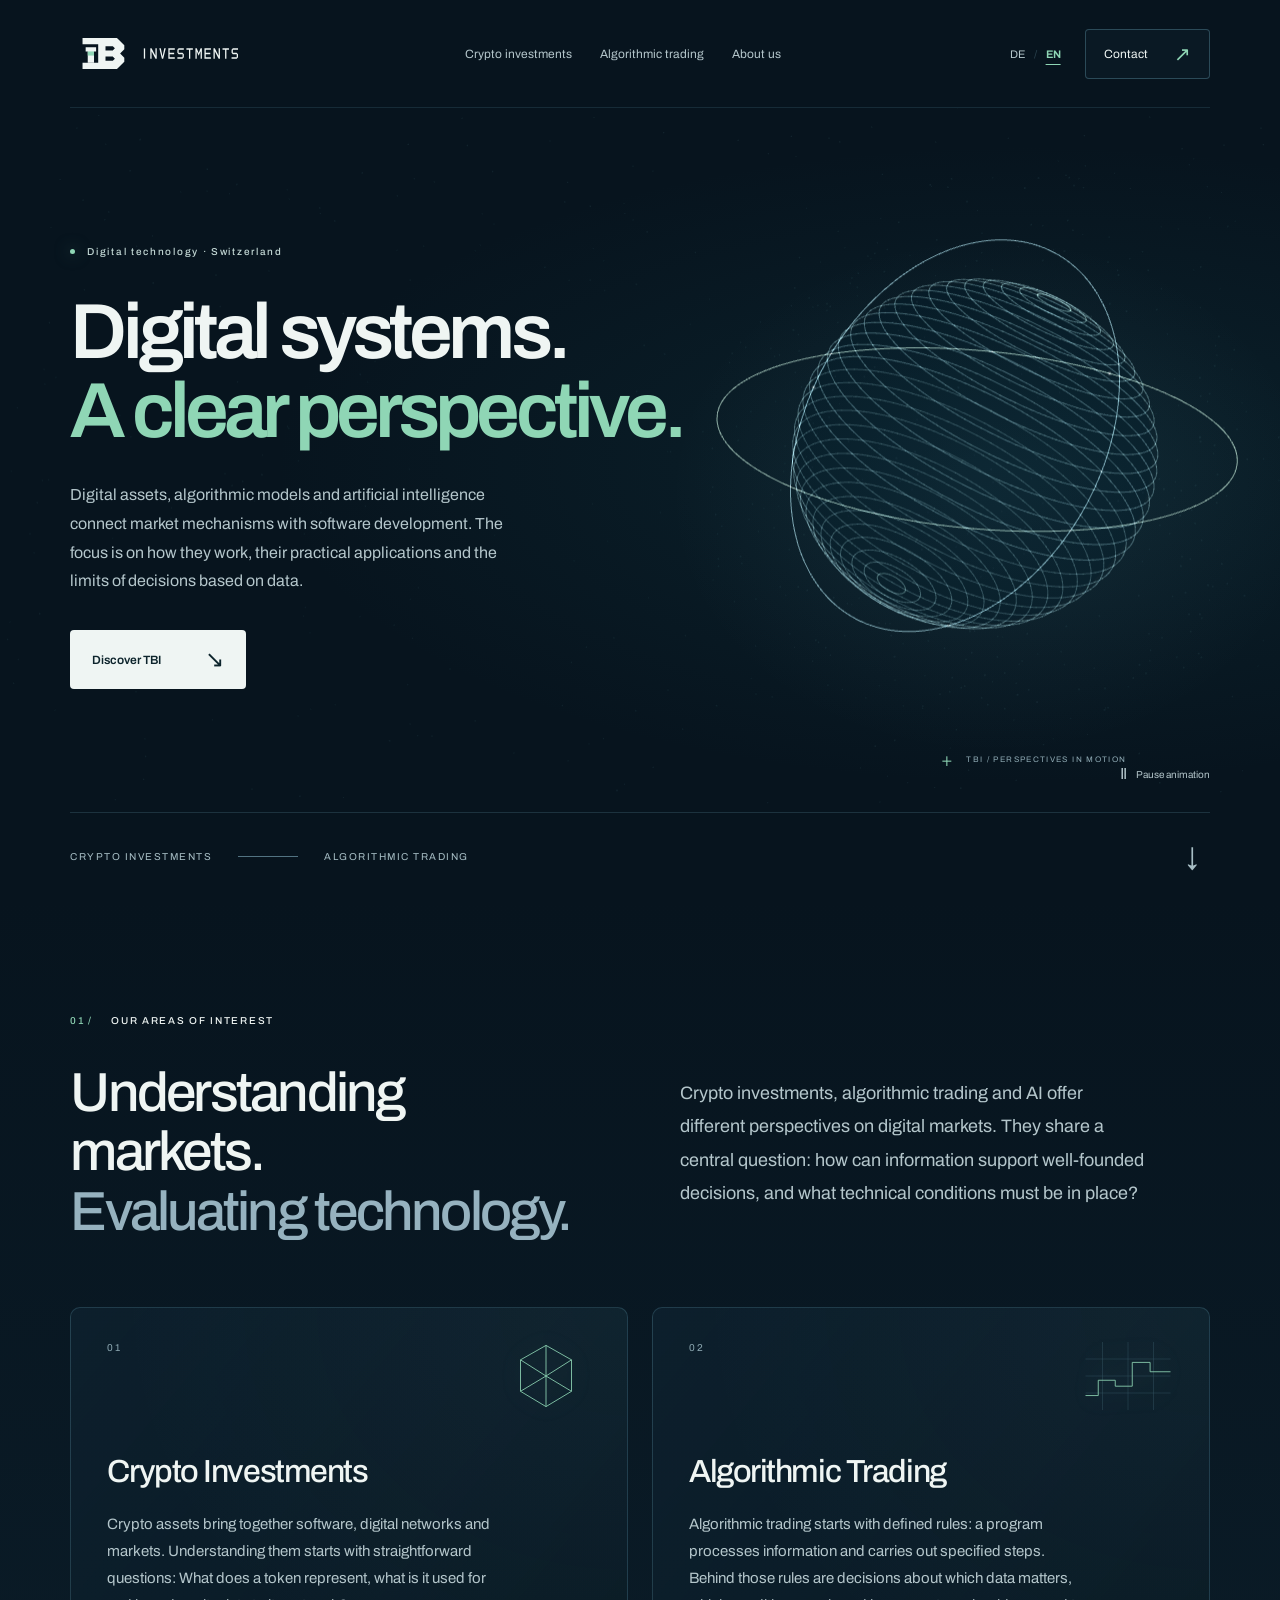
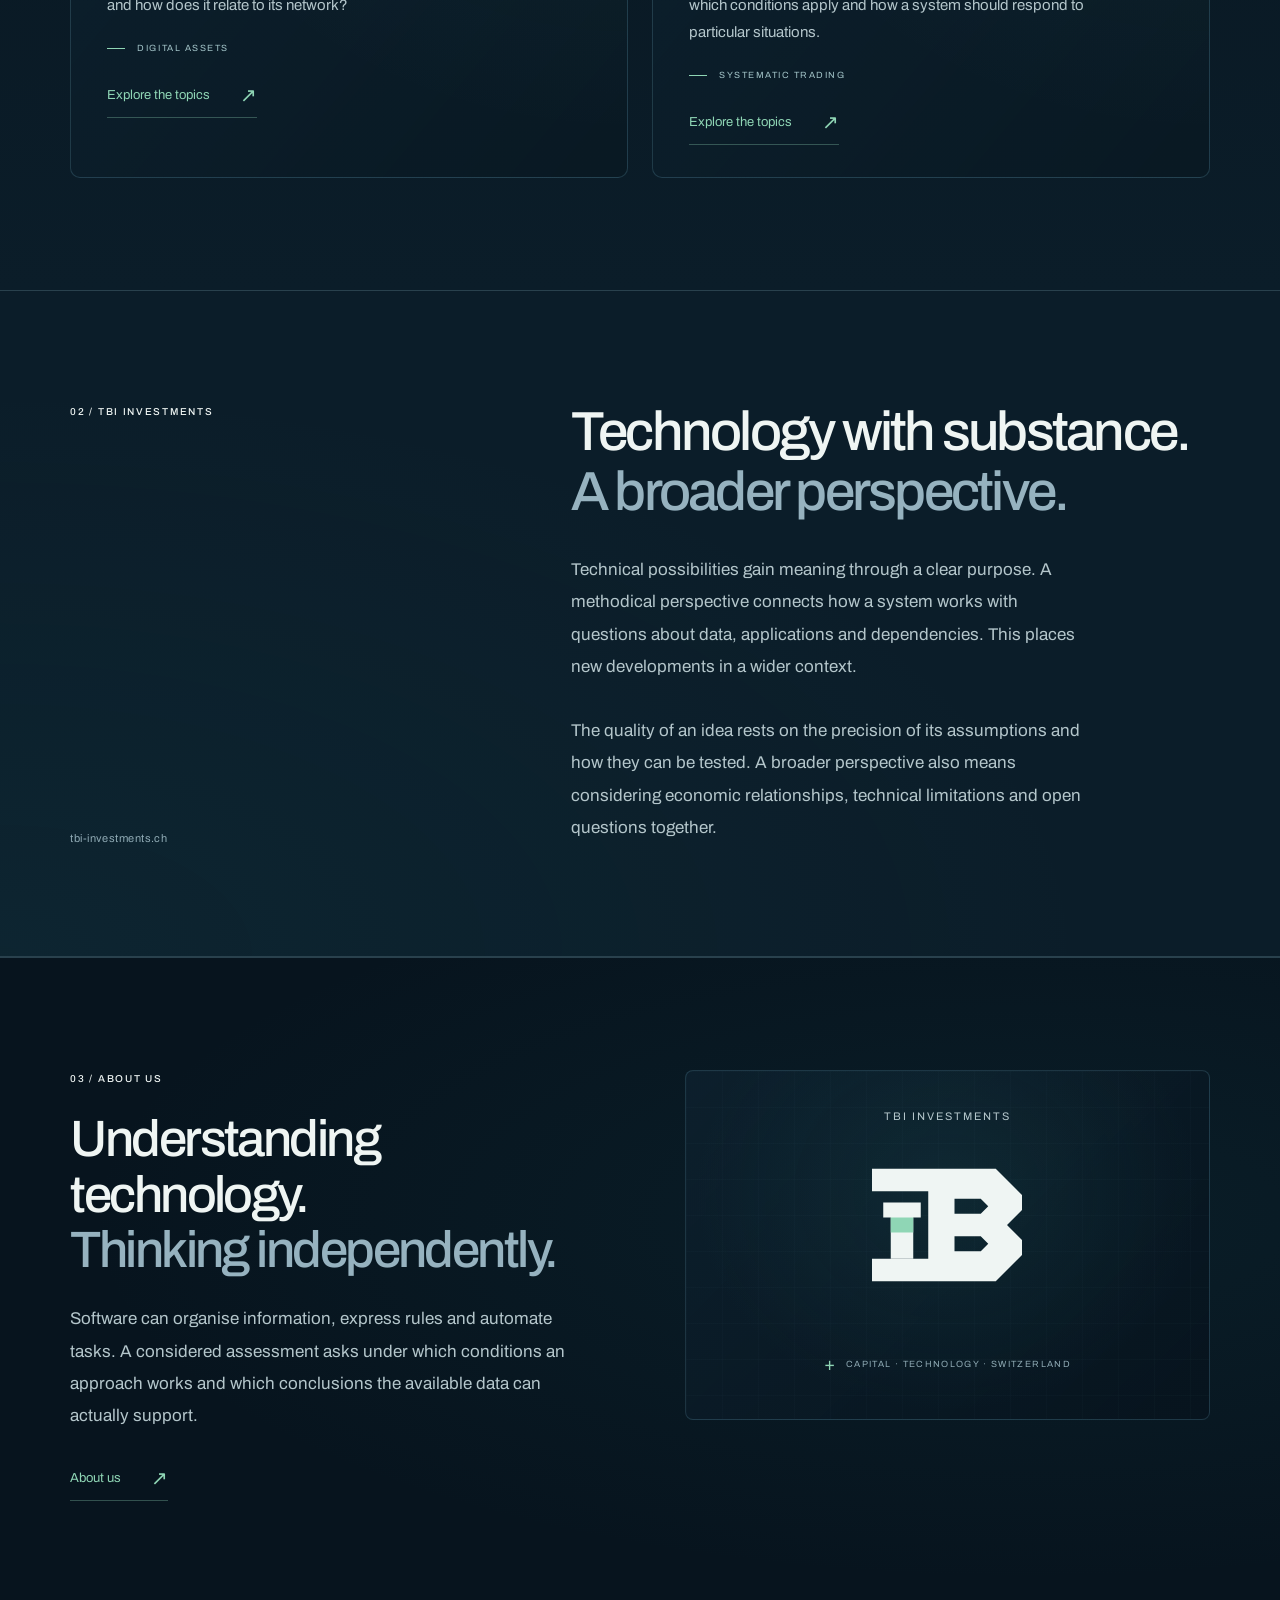
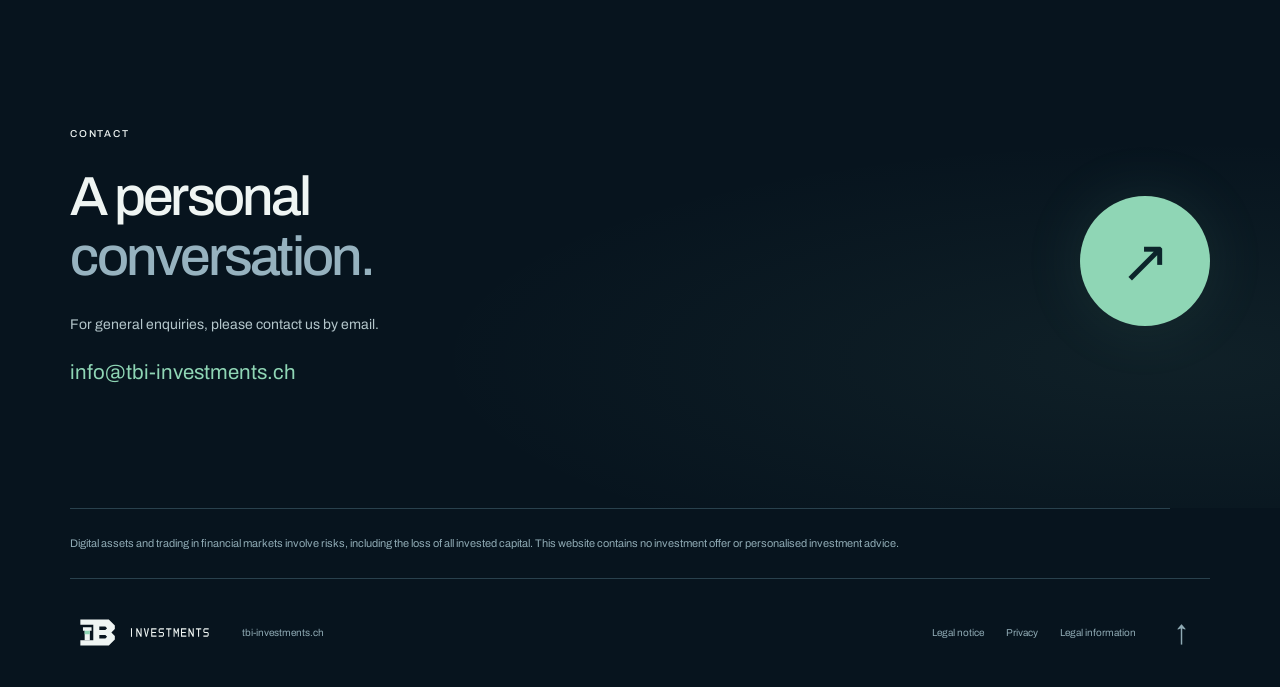
==== public/en/index.html @ 9f4a2795 "Publish TBI Investments static website" ====
<!doctype html>
<html lang="en"><head><meta charset="utf-8"><meta name="viewport" content="width=device-width, initial-scale=1"><meta name="description" content="Digital assets, algorithmic models and artificial intelligence: how they work, where they can be applied and the limits to their use."><meta name="robots" content="noindex, nofollow"><meta name="tbi-release-status" content="ready"><meta name="theme-color" content="#07141e"><title>Digital Technology | TBI Investments</title><link rel="alternate" hreflang="de-CH" href="../index.html"><link rel="alternate" hreflang="en" href="./index.html"><link rel="icon" type="image/svg+xml" href="../favicon.svg"><link rel="stylesheet" href="../style.css"><link rel="stylesheet" href="../content.css"><link rel="stylesheet" href="../bilingual.css"><script type="module" src="../main.js"></script></head>
<body class="home-page" id="start"><a class="skip" href="#inhalt">Skip to content</a><header class="header"><a class="brand" href="./index.html" aria-label="TBI Investments — Home"><img src="../assets/brand/final/solid-balance-logo-light.svg" width="224" height="72" alt="TBI Investments"></a><nav class="desktop-nav" aria-label="Main navigation"><a href="./krypto-investments.html">Crypto investments</a><a href="./algorithmischer-handel.html">Algorithmic trading</a><a href="./ueber-uns.html">About us</a></nav><div class="header-actions"><div class="language-switch" role="group" aria-label="Choose language"><a href="../index.html" lang="de" hreflang="de-CH">DE</a><span aria-hidden="true">/</span><a href="./index.html" lang="en" hreflang="en" aria-current="true">EN</a></div><details class="mobile-menu"><summary aria-label="Mobile navigation">Menu</summary><nav aria-label="Mobile navigation"><a href="./index.html">Home</a><a href="./krypto-investments.html">Crypto investments</a><a href="./algorithmischer-handel.html">Algorithmic trading</a><a href="./ueber-uns.html">About us</a><a href="mailto:info@tbi-investments.ch">Contact</a></nav></details><a class="contact-link" href="mailto:info@tbi-investments.ch" aria-label="Contact: info@tbi-investments.ch">Contact<span aria-hidden="true">↗</span></a></div></header><main id="inhalt"><section class="hero" aria-labelledby="hero-title"><div class="hero-copy"><p class="eyebrow"><span class="live-dot" aria-hidden="true"></span>Digital technology · Switzerland</p><h1 id="hero-title">Digital systems.<br><span>A clear perspective.</span></h1><p class="hero-description">Digital assets, algorithmic models and artificial intelligence connect market mechanisms with software development. The focus is on how they work, their practical applications and the limits of decisions based on data.</p><a class="primary-link" href="#fokus">Discover TBI<span aria-hidden="true">↘</span></a></div><div class="scene-shell" aria-hidden="true">
        <div class="scene-glow"></div>
        <svg class="scene-fallback" viewBox="0 0 600 600" role="presentation"><defs><radialGradient id="orb"><stop stop-color="#1b444e"/><stop offset="1" stop-color="#07141e"/></radialGradient><linearGradient id="orbit" x2="1" y2="1"><stop stop-color="#8fd6b5"/><stop offset=".5" stop-color="#73b5cb"/><stop offset="1" stop-color="#29414d"/></linearGradient></defs><circle cx="300" cy="300" r="155" fill="url(#orb)"/><g fill="none" stroke="#73b5cb" opacity=".4"><circle cx="300" cy="300" r="155"/><ellipse cx="300" cy="300" rx="155" ry="45"/><ellipse cx="300" cy="300" rx="155" ry="95"/><ellipse cx="300" cy="300" rx="155" ry="135"/><ellipse cx="300" cy="300" rx="65" ry="155"/><ellipse cx="300" cy="300" rx="115" ry="155"/></g><g fill="none" stroke="url(#orbit)" stroke-width="1.5"><ellipse cx="300" cy="300" rx="225" ry="80" transform="rotate(-30 300 300)"/><ellipse cx="300" cy="300" rx="210" ry="105" transform="rotate(60 300 300)"/></g><g fill="#8fd6b5"><circle cx="105" cy="412" r="3"/><circle cx="410" cy="470" r="2"/><circle cx="464" cy="226" r="2"/><circle cx="178" cy="152" r="1"/><circle cx="432" cy="122" r="1"/><circle cx="492" cy="408" r="1"/></g></svg>
        <canvas id="sculpture"></canvas>
        <div class="scene-caption"><span class="tiny-cross">+</span> TBI / PERSPECTIVES IN MOTION</div>
      </div>
      <button id="motion-toggle" class="motion-toggle" data-start-label="Start animation" data-pause-label="Pause animation" hidden><span class="motion-icon" aria-hidden="true">Ⅱ</span><span class="motion-label">Pause animation</span></button><div class="hero-bottom"><span>CRYPTO INVESTMENTS</span><span class="hero-line"></span><span>ALGORITHMIC TRADING</span><a href="#fokus" aria-label="Explore the topics">↓</a></div></section>
    <section class="focus section" id="fokus" aria-labelledby="focus-title"><div class="section-heading"><p class="eyebrow"><span class="section-no">01 /</span>OUR AREAS OF INTEREST</p><h2 id="focus-title">Understanding markets.<br><span>Evaluating technology.</span></h2></div><p class="section-intro">Crypto investments, algorithmic trading and AI offer different perspectives on digital markets. They share a central question: how can information support well-founded decisions, and what technical conditions must be in place?</p><div class="fields"><article class="field"><div class="field-top"><span class="field-index">01</span><svg class="asset-symbol" viewBox="0 0 80 80" aria-hidden="true"><path d="M40 4 70 21v37L40 76 10 58V21ZM10 21l30 19 30-19M40 40v36M40 4v36L10 58M40 40l30 18"/></svg></div><h3>Crypto Investments</h3><p>Crypto assets bring together software, digital networks and markets. Understanding them starts with straightforward questions: What does a token represent, what is it used for and how does it relate to its network?</p><span class="field-tag">DIGITAL ASSETS</span><a class="text-link" href="./krypto-investments.html">Explore the topics <span aria-hidden="true">↗</span></a></article><article class="field"><div class="field-top"><span class="field-index">02</span><svg class="algo-symbol" viewBox="0 0 100 80" aria-hidden="true"><path class="chart-grid" d="M0 20h100M0 40h100M0 60h100M20 0v80M50 0v80M80 0v80"/><path d="M0 63 15 63 15 45 35 45 35 52 55 52 55 24 76 24 76 35 100 35"/></svg></div><h3>Algorithmic Trading</h3><p>Algorithmic trading starts with defined rules: a program processes information and carries out specified steps. Behind those rules are decisions about which data matters, which conditions apply and how a system should respond to particular situations.</p><span class="field-tag">SYSTEMATIC TRADING</span><a class="text-link" href="./algorithmischer-handel.html">Explore the topics <span aria-hidden="true">↗</span></a></article></div></section><section class="company section" aria-labelledby="company-title"><div class="company-label"><p class="eyebrow">02 / TBI INVESTMENTS</p><span class="company-domain">tbi-investments.ch</span></div><div class="company-content"><h2 id="company-title">Technology with substance.<br><span>A broader perspective.</span></h2><p>Technical possibilities gain meaning through a clear purpose. A methodical perspective connects how a system works with questions about data, applications and dependencies. This places new developments in a wider context.</p><p>The quality of an idea rests on the precision of its assumptions and how they can be tested. A broader perspective also means considering economic relationships, technical limitations and open questions together.</p></div></section><section class="home-about section company-home" aria-labelledby="home-company-title"><div><p class="eyebrow">03 / ABOUT US</p><h2 id="home-company-title">Understanding technology.<br><span>Thinking independently.</span></h2><p class="lead-text">Software can organise information, express rules and automate tasks. A considered assessment asks under which conditions an approach works and which conclusions the available data can actually support.</p><a class="text-link" href="./ueber-uns.html">About us <span aria-hidden="true">↗</span></a></div><div class="home-brand-art" aria-hidden="true"><div class="page-visual company-art" aria-hidden="true"><span class="company-art-label">TBI INVESTMENTS</span><img class="company-mark" src="../assets/brand/final/solid-balance-symbol-light.svg" width="128" height="80" alt=""><span class="visual-caption">CAPITAL · TECHNOLOGY · SWITZERLAND</span></div></div></section><section class="contact-section section" id="kontakt" aria-labelledby="contact-title"><div><p class="eyebrow">CONTACT</p><h2 id="contact-title">A personal<br><span>conversation.</span></h2><p class="contact-caption">For general enquiries, please contact us by email.</p><a class="contact-email" href="mailto:info@tbi-investments.ch">info@tbi-investments.ch</a></div><a class="contact-circle" href="mailto:info@tbi-investments.ch" aria-label="Contact: info@tbi-investments.ch"><span aria-hidden="true">↗</span></a></section></main><div class="risk-note">Digital assets and trading in financial markets involve risks, including the loss of all invested capital. This website contains no investment offer or personalised investment advice.</div><footer class="footer"><a class="footer-brand" href="./index.html"><img src="../assets/brand/final/solid-balance-logo-light.svg" width="224" height="72" alt="TBI Investments"></a><span>tbi-investments.ch</span><div><a href="./impressum.html">Legal notice</a><a href="./datenschutz.html">Privacy</a><a href="./rechtliche-hinweise.html">Legal information</a></div><a class="back-top" href="#start" aria-label="Back to top">↑</a></footer></body></html>
---- public/style.css ----
@font-face{font-family:Archivo;src:url('./assets/fonts/Archivo-variable.ttf') format('truetype');font-weight:100 900;font-style:normal;font-display:swap}
@layer reset,base,layout,components,responsive;
@layer reset{
*{box-sizing:border-box}html{scroll-behavior:smooth;scroll-padding-top:32px}body,h1,h2,h3,p{margin:0}button,a{-webkit-tap-highlight-color:transparent;touch-action:manipulation}button{font:inherit;color:inherit;cursor:pointer}a{color:inherit;text-decoration:none}svg,img{display:block}button:disabled{cursor:default}
}
@layer base{
:root{--bg:#07141e;--panel:#0e2230;--text:#eff5f3;--muted:#b4c6cb;--faint:#8faab4;--line:#29414d;--accent:#8fd6b5;--blue:#73b5cb;--space:clamp(24px,5.5vw,100px)}
body{background:var(--bg);color:var(--text);font-family:Archivo,Arial,Helvetica,sans-serif;font-size:16px;-webkit-font-smoothing:antialiased}::selection{background:var(--accent);color:var(--bg)}
:focus-visible{outline:2px solid var(--accent);outline-offset:7px}h1,h2,h3{font-weight:500}h1{font-size:clamp(62px,6.6vw,108px);line-height:1.02;letter-spacing:-.062em;font-weight:600}h1 span{color:var(--accent)}h2 span{color:#96b2bf}h2{font-size:clamp(42px,4.3vw,70px);line-height:1.08;letter-spacing:-.05em}h3{font-size:clamp(28px,2.5vw,38px);letter-spacing:-.045em;line-height:1.15}
.eyebrow{font-size:10px;letter-spacing:.17em;line-height:1.7;font-weight:500}.section{padding:112px var(--space)}.skip{position:absolute;left:16px;top:-80px;padding:12px;background:var(--accent);color:var(--bg);z-index:10}.skip:focus{top:10px}button[hidden]{display:none!important}
}
@layer layout{
.header{height:108px;margin:0 var(--space);display:flex;align-items:center;justify-content:space-between;border-bottom:1px solid #73b5cb24;position:relative;z-index:3}.brand{display:block;width:172px}.brand img{width:100%;height:auto}.header nav{display:flex;gap:38px;margin-left:30px;font-size:13px}.header nav a{padding:15px 0;color:var(--muted);transition:color .2s}.header nav a:hover{color:var(--text)}
.contact-link{background:#73b5cb08;border:1px solid #73b5cb50;border-radius:4px;padding:12px 18px;display:flex;gap:26px;align-items:center;font-size:12px;transition:border-color .2s,background .2s}.contact-link:hover{border-color:var(--accent);background:#8fd6b514}.contact-link span{font-size:20px;color:var(--accent)}
.hero{min-height:740px;height:calc(100svh - 108px);max-height:1040px;position:relative;padding:0 var(--space);display:flex;align-items:center;isolation:isolate;overflow:hidden;background:radial-gradient(ellipse at 80% 45%,#1e667028,transparent 52%)}.hero-copy{position:relative;z-index:2;width:66%;padding-bottom:76px;pointer-events:none}.hero-copy a{pointer-events:auto}.hero-copy .eyebrow{margin-bottom:32px;color:#c4d9d6;display:flex;gap:12px;align-items:center}.live-dot{height:5px;width:5px;border-radius:50%;background:var(--accent);box-shadow:0 0 16px #8fd6b580}.hero-description{font-size:16px;line-height:1.8;margin:30px 0 34px;color:var(--muted);max-width:465px}
.primary-link{display:inline-flex;align-items:center;justify-content:space-between;gap:44px;background:var(--text);color:#0d242c;padding:17px 21px;font-size:12px;font-weight:600;border:1px solid transparent;border-radius:4px;transition:background .2s,transform .2s,box-shadow .2s}.primary-link:hover{background:#c6ebdb;transform:translateY(-2px);box-shadow:0 4px 36px #8fd6b528}.primary-link span{font-size:23px;font-weight:400;line-height:1}
.scene-shell{position:absolute;inset:0 0 auto;height:88%;width:100%;z-index:1;pointer-events:none}.scene-glow{position:absolute;inset:15% -5% 4% 50%;border-radius:50%;background:radial-gradient(ellipse,#73b5cb16,transparent 65%)}#sculpture{position:absolute;width:100%;height:100%;inset:0;opacity:0;transition:opacity .8s}.scene-shell.ready #sculpture{opacity:1}.scene-fallback{position:absolute;right:2%;width:52%;height:100%;top:0;opacity:.9}.scene-shell.ready .scene-fallback{opacity:0}.scene-caption{position:absolute;bottom:5%;right:12%;font-size:8px;letter-spacing:.17em;color:var(--faint);display:flex;align-items:center;gap:12px}.tiny-cross{font-size:19px;font-weight:200;color:var(--accent)}
.motion-toggle{position:absolute;right:var(--space);bottom:104px;z-index:4;border:0;background:transparent;color:var(--muted);display:flex;align-items:center;gap:9px;font-size:10px;min-height:44px;padding:10px 0 10px 12px}.motion-icon{font-size:15px}.hero-bottom{position:absolute;bottom:0;left:var(--space);right:var(--space);height:88px;display:flex;align-items:center;gap:26px;border-top:1px solid #73b5cb30;font-size:10px;letter-spacing:.15em;color:#a7bec5;z-index:3}.hero-line{width:60px;height:1px;background:#527382}.hero-bottom a{margin-left:auto;padding:12px 0 12px 20px;font-size:25px;min-width:44px}
.focus{display:grid;grid-template-columns:1fr 1fr;gap:0 80px;background:linear-gradient(180deg,transparent,#0b1d29)}.section-heading .eyebrow{margin-bottom:35px}.section-no{color:var(--accent);margin-right:18px}.section-intro{color:var(--muted);font-size:18px;line-height:1.85;max-width:470px;margin-top:65px}
.fields{display:grid;grid-template-columns:1fr 1fr;gap:24px;grid-column:1/-1;margin-top:65px}.field{padding:34px 36px 32px;border:1px solid #73b5cb36;border-radius:10px;background:radial-gradient(ellipse at 100% 0,#73b5cb0e,transparent 65%),linear-gradient(130deg,#0e2230bb,#091923);position:relative;overflow:hidden;transition:border-color .3s,background-color .3s}.field:hover{border-color:#8fd6b568;background-color:#102f37}.field-top{height:112px;display:flex;justify-content:space-between;align-items:flex-start}.field-index{color:var(--faint);font-size:10px;letter-spacing:.15em}.asset-symbol,.algo-symbol{height:68px;width:90px;stroke:var(--accent);fill:none;stroke-width:1;filter:drop-shadow(0 0 12px #8fd6b530)}.algo-symbol .chart-grid{stroke:#385968;stroke-width:.5}.field p{line-height:1.8;color:var(--muted);max-width:395px;margin:20px 0 38px;font-size:15px}.field-tag{display:flex;gap:12px;align-items:center;color:#a3c4c8;font-size:9px;letter-spacing:.17em}.field-tag::before{content:'';display:block;width:18px;height:1px;background:var(--accent)}
.company{display:grid;grid-template-columns:1fr 1.45fr;gap:60px;border-top:1px solid var(--line);border-bottom:1px solid var(--line);background:radial-gradient(ellipse at 0 100%,#1e66701c,transparent 60%),#0b1d29}.company-label{display:flex;flex-direction:column;justify-content:space-between}.company-domain{font-size:11px;color:var(--faint);letter-spacing:.04em}.company-content>p{color:var(--muted);font-size:17px;line-height:1.9;max-width:520px;margin-top:32px}.company-note{display:flex;gap:22px;margin-top:45px;padding-top:25px;border-top:1px solid var(--line);max-width:520px;align-items:center}.company-note>span{font-size:26px;color:var(--accent)}.company-note p{font-size:12px;line-height:1.7;color:#bbd0d3}
.contact-section{display:flex;align-items:center;justify-content:space-between;background:radial-gradient(ellipse at 92% 70%,#8fd6b510,transparent 45%)}.contact-section .eyebrow{margin-bottom:26px}.contact-circle{width:130px;height:130px;border-radius:50%;background:var(--accent);color:#0c252b;border:none;font-size:60px;box-shadow:0 0 65px #8fd6b518;transition:transform .25s,background .25s,box-shadow .25s}.contact-circle:hover{transform:rotate(6deg);background:#b3e4ce;box-shadow:0 0 65px #8fd6b528}
.footer{margin:0 var(--space);border-top:1px solid var(--line);padding:32px 0;display:flex;align-items:center;gap:30px;font-size:10px;color:var(--faint)}.footer-brand img{width:142px;height:auto}.footer>span{margin-right:auto}.footer>div{display:flex;gap:22px}.footer button{background:none;border:0;padding:12px 0;font-size:10px}.footer button:hover{color:var(--text)}.back-top{font-size:22px;padding:10px;min-width:44px}
}
@layer components{
dialog{width:min(520px,calc(100% - 36px));background:#0e2230;color:var(--text);border:1px solid #527382;border-radius:10px;padding:0}dialog::backdrop{background:#07141ed9;backdrop-filter:blur(8px)}.dialog-inner{padding:48px 38px 32px}.dialog-close{position:absolute;right:14px;top:10px;width:44px;height:44px;border:0;background:none;font-size:28px}.dialog-inner .eyebrow{color:var(--accent);margin-bottom:30px}.dialog-inner h2{font-size:36px;letter-spacing:-.04em}.dialog-inner>p:last-of-type{font-size:16px;line-height:1.7;color:var(--muted);margin-top:24px}.dialog-done{margin-top:32px;width:100%;display:flex;justify-content:space-between;padding:15px 18px;color:#0c252b;background:var(--accent);border:0;border-radius:4px}.dialog-done span{font-size:20px}
}
@layer responsive{
@media(min-width:1600px){.header,.footer{max-width:1680px;margin-left:auto;margin-right:auto}.hero{max-width:1840px;margin:auto}}
@media(max-width:1100px){.hero{min-height:680px}.hero-copy{width:76%}.hero h1{font-size:clamp(60px,7vw,72px)}.scene-caption{right:9%;bottom:8%}.focus{gap:0 40px}.section-intro{font-size:16px}.field{padding:30px 26px}.field h3{font-size:28px}.company{grid-template-columns:1fr 1.7fr;gap:30px}}
@media(max-width:900px){.header{height:88px}.brand{width:138px}.header nav{gap:18px;margin:0;font-size:11px}.contact-link{font-size:0;padding:10px;gap:0;border:0;background:transparent}.contact-link span{font-size:24px}.hero{height:auto;min-height:840px;padding-top:56px;padding-bottom:128px;display:block;background:radial-gradient(ellipse at 60% 65%,#1e667022,transparent 65%)}.hero-copy{width:100%;padding-bottom:0}.hero-copy .eyebrow{font-size:9px;margin-bottom:24px}.hero h1{font-size:clamp(48px,9vw,68px)}.hero-description{font-size:14px;line-height:1.8;max-width:350px;margin:24px 0}.primary-link{padding:15px 18px;font-size:12px;gap:35px}.scene-shell{position:relative;inset:auto;height:450px;width:calc(100% + 2 * var(--space));margin:8px calc(-1 * var(--space)) 0}.scene-glow{inset:8%}.scene-fallback{right:0;width:100%}.scene-caption{bottom:2%;right:0;width:100%;justify-content:center;font-size:8px}.motion-toggle{bottom:84px;right:var(--space);font-size:9px}.hero-bottom{height:72px;gap:12px;font-size:8px;letter-spacing:.06em}.hero-line{width:20px}.hero-bottom a{font-size:20px}.section{padding:75px var(--space)}.focus{display:block}.section-heading .eyebrow{margin-bottom:25px}.section-intro{margin-top:28px;font-size:16px;max-width:none}.fields{margin-top:40px;gap:16px}.field{padding:26px 22px}.field h3{font-size:25px}.field p{font-size:14px;margin:18px 0 28px}.field-top{height:90px}.asset-symbol,.algo-symbol{width:58px;height:55px}.company{display:block}.company-label .eyebrow{margin-bottom:35px}.company-domain{display:none}.company-content>p{font-size:16px}.company-note{margin-top:30px}.contact-circle{width:88px;height:88px;font-size:43px;flex-shrink:0}.contact-section{gap:20px}.contact-section h2{font-size:40px}.footer{flex-wrap:wrap;gap:15px}.footer-brand img{width:124px}.footer>span{font-size:9px}.footer>div{order:4;width:100%;gap:30px}.footer .back-top{margin-left:auto}.dialog-inner{padding:48px 24px 26px}}
@media(max-width:600px){.fields{display:grid;grid-template-columns:1fr;gap:18px}.field{padding:28px 24px}.field-top{height:85px}.field h3{font-size:28px}.field p{max-width:none}.header nav a{min-height:44px;display:flex;align-items:center}.header nav a[href="#unternehmen"]{display:none}.brand{width:136px}.hero h1{font-size:clamp(44px,10.3vw,62px)}.scene-shell{height:400px}.contact-section h2{font-size:36px}}
@media(max-width:380px){.header nav{gap:12px;font-size:10px}.brand{width:124px}.hero h1{font-size:38px}.hero{min-height:820px}.scene-shell{height:350px}.hero-bottom{font-size:7px}.hero-line{display:none}.contact-section h2{font-size:33px}.contact-section{gap:12px}.contact-circle{width:64px;height:64px;font-size:34px}.field h3{font-size:25px}.field{padding:26px 20px}}
@media(prefers-reduced-motion:reduce){html{scroll-behavior:auto}*,*::before,*::after{transition:none!important;animation:none!important}.primary-link:hover,.contact-circle:hover{transform:none}}
}
---- public/content.css ----
@layer layout {
  .header .desktop-nav{gap:28px;margin:0;font-size:12px}
  .header .contact-link{min-width:44px;min-height:44px;justify-content:center}
  .header nav a[aria-current="page"]{color:var(--accent)}
  .mobile-menu{display:none}
  .brand img{max-height:54px;object-fit:contain;object-position:left center}
  .text-link{display:inline-flex;align-items:center;gap:30px;min-height:44px;padding:10px 0;color:var(--accent);font-size:13px;border-bottom:1px solid #8fd6b550;transition:gap .2s,color .2s}
  .text-link span{font-size:20px}.text-link:hover{gap:38px;color:var(--text)}
  .field p{min-height:108px;margin-bottom:24px}.field .text-link{margin:20px 0 0}.company-content .text-link{margin-top:30px}
  .home-about{display:grid;grid-template-columns:1fr 1fr;gap:90px;border-top:1px solid var(--line);background:radial-gradient(ellipse at 80% 40%,#1e66701e,transparent 65%)}
  .home-about h2{font-size:clamp(40px,4vw,64px);margin:25px 0}.home-about .lead-text{max-width:530px}
  .home-about .text-link{margin-top:24px}.year-pair{display:flex;flex-direction:column;justify-content:center;gap:32px}.year-pair>div{display:flex;gap:35px;align-items:center;padding-bottom:32px;border-bottom:1px solid var(--line)}.year-pair strong{font-size:64px;letter-spacing:-.06em;font-weight:400;color:var(--accent)}.year-pair p{font-size:14px;line-height:1.7;color:var(--muted);max-width:220px}.year-pair small{display:block;font-size:10px;letter-spacing:.14em;color:var(--faint);margin-bottom:5px}
  .page-hero{padding:78px var(--space) 86px;display:grid;grid-template-columns:1.2fr 1fr;gap:70px;align-items:center;position:relative;overflow:hidden;background:radial-gradient(ellipse at 100% 60%,#1e667027,transparent 60%)}
  .page-hero .eyebrow{color:var(--accent);margin-bottom:28px}.page-title{font-size:clamp(52px,5.5vw,86px);font-weight:500;line-height:1.05;letter-spacing:-.055em;overflow-wrap:normal}.page-title span{color:var(--accent)}
  .lead-text{font-size:17px;line-height:1.9;color:var(--muted)}.page-hero .lead-text{max-width:555px;margin-top:28px}.page-hero .text-link{margin-top:26px}
  .page-visual{border:1px solid #73b5cb33;min-height:420px;border-radius:8px;position:relative;background:radial-gradient(ellipse at 50% 35%,#1d4f5544,transparent 68%),linear-gradient(135deg,#0e2230bb,#07141e);overflow:hidden;display:flex;flex-direction:column;align-items:center;justify-content:center;padding:36px}
  .page-visual::before{content:'';position:absolute;inset:0;background-image:linear-gradient(#73b5cb06 1px,transparent 1px),linear-gradient(90deg,#73b5cb06 1px,transparent 1px);background-size:36px 36px;pointer-events:none}.page-visual svg{width:min(100%,360px);height:auto;position:relative}.visual-caption{position:relative;display:flex;align-items:center;gap:10px;color:var(--faint);font-size:9px;letter-spacing:.15em;margin-top:20px;text-align:center;line-height:1.8}.visual-caption::before{content:'+';color:var(--accent);font-size:18px}
  .reading-section{border-top:1px solid var(--line);display:grid;grid-template-columns:.9fr 1.1fr;gap:90px;background:#0b1d29}.reading-section .eyebrow{margin-bottom:28px}.reading-section h2{font-size:clamp(38px,4vw,60px)}.prose p{font-size:16px;line-height:1.9;color:var(--muted);max-width:600px}.prose p+p{margin-top:22px}
  .topics-section{padding-top:90px;padding-bottom:100px}.topics-heading{display:flex;justify-content:space-between;align-items:end;gap:40px;margin-bottom:45px}.topics-heading h2{font-size:clamp(38px,3.8vw,58px)}.topics-heading .eyebrow{color:var(--accent);margin-bottom:20px}.topics-heading>p{color:var(--muted);font-size:15px;line-height:1.8;max-width:360px}.topic-grid{display:grid;grid-template-columns:repeat(3,1fr);gap:22px}.topic{padding:30px;border:1px solid var(--line);border-radius:8px;background:linear-gradient(140deg,#10273399,#07141e)}.topic-number{display:block;color:var(--accent);font-size:11px;letter-spacing:.15em;margin-bottom:36px}.topic h3{font-size:26px;line-height:1.2}.topic p{font-size:15px;line-height:1.8;color:var(--muted);margin-top:20px}
  .principle-diagram{position:relative;width:100%;max-width:310px;display:grid;gap:12px}.principle-node{border:1px solid #73b5cb66;border-radius:6px;padding:20px 22px;background:#0e2230e6;display:flex;gap:25px;align-items:center}.principle-node b{font-size:11px;color:var(--accent);font-weight:400}.principle-node span{font-size:18px;letter-spacing:-.025em}.principle-node:last-child{border-color:#8fd6b577}.principle-connector{height:18px;width:1px;background:#73b5cb77;margin:auto;position:relative}.principle-connector::after{content:'';position:absolute;bottom:0;width:5px;height:5px;border-right:1px solid var(--accent);border-bottom:1px solid var(--accent);transform:translateX(-2px) rotate(45deg)}
  .related-section{border-top:1px solid var(--line);background:#0b1d29;display:grid;grid-template-columns:.8fr 1.2fr;gap:90px;align-items:start}.related-section .eyebrow{color:var(--accent);margin-bottom:28px}.related-section h2{font-size:clamp(38px,3.8vw,58px)}.related-section .prose .text-link{margin-top:26px}.related-links{display:flex;flex-wrap:wrap;gap:20px 38px}
  .person-art{min-height:450px;align-items:stretch;justify-content:space-between;padding:35px}.person-art-top{display:flex;justify-content:space-between;position:relative;font-size:9px;letter-spacing:.15em;color:var(--faint)}.person-initials{font-size:clamp(150px,19vw,265px);font-weight:500;line-height:1;letter-spacing:-.09em;position:relative;color:var(--text);text-align:center;text-shadow:0 0 90px #73b5cb15}.person-initials span{color:var(--accent)}.person-art-bottom{position:relative;border-top:1px solid var(--line);padding-top:23px}.person-art-bottom strong{font-size:19px;font-weight:500;display:block}.person-art-bottom p{font-size:12px;color:var(--muted);margin-top:8px;line-height:1.6}
  .profile-intro .lead-text{font-size:18px}.timeline-section{display:grid;grid-template-columns:.8fr 1.2fr;gap:90px;border-top:1px solid var(--line)}.timeline-section h2{font-size:clamp(38px,3.8vw,58px)}.timeline-section .eyebrow{margin-bottom:28px;color:var(--accent)}.timeline{list-style:none;margin:0;padding:0;position:relative}.timeline li{display:grid;grid-template-columns:100px 1fr;gap:30px;padding:0 0 45px;position:relative}.timeline li:last-child{padding-bottom:0}.timeline time{font-size:42px;line-height:1.1;letter-spacing:-.05em;color:var(--accent)}.timeline h3{font-size:25px;margin-bottom:17px}.timeline p{font-size:15px;line-height:1.8;color:var(--muted)}.timeline li+li{border-top:1px solid var(--line);padding-top:45px}
  .faq-section{border-top:1px solid var(--line);display:grid;grid-template-columns:.8fr 1.2fr;gap:90px}.faq-section h2{font-size:clamp(38px,3.8vw,58px)}.faq-section .eyebrow{color:var(--accent);margin-bottom:28px}.faq-list details{border-bottom:1px solid var(--line)}.faq-list summary{list-style:none;cursor:pointer;padding:24px 0;display:flex;align-items:center;justify-content:space-between;gap:25px;font-size:18px;line-height:1.5}.faq-list summary::-webkit-details-marker{display:none}.faq-list summary::after{content:'+';color:var(--accent);font-size:25px}.faq-list details[open] summary::after{content:'−'}.faq-list details p{font-size:15px;line-height:1.9;color:var(--muted);padding:0 36px 26px 0;max-width:620px}
  .footer>div{flex-wrap:wrap;gap:10px 22px}.footer button{min-height:44px}.footer .footer-about{min-height:44px;display:flex;align-items:center}
}
@layer responsive {
  @media(max-width:1100px){.page-hero{gap:35px}.page-title{font-size:62px}.page-visual{padding:25px;min-height:370px}.reading-section,.related-section,.timeline-section,.faq-section,.home-about{gap:45px}.topic{padding:25px}.topic h3{font-size:24px}.header .desktop-nav{gap:22px;font-size:11px}.person-art{min-height:410px}.person-initials{font-size:210px}}
  @media(max-width:900px){.header .desktop-nav{display:none}.header .brand{width:160px}.header .contact-link{margin-left:10px}.mobile-menu{display:block;margin-left:auto}.mobile-menu summary{cursor:pointer;list-style:none;display:flex;align-items:center;gap:11px;min-height:44px;font-size:12px;padding:10px}.mobile-menu summary::-webkit-details-marker{display:none}.mobile-menu summary::after{content:'+';color:var(--accent);font-size:20px}.mobile-menu[open] summary::after{content:'−'}.mobile-menu nav{position:absolute;top:100%;right:0;width:min(310px,calc(100vw - 2 * var(--space)));margin:0;display:flex;flex-direction:column;align-items:stretch;gap:0;padding:18px 24px;border:1px solid var(--line);border-radius:0 0 8px 8px;background:#0e2230;box-shadow:0 20px 50px #0005;font-size:15px}.mobile-menu nav a{min-height:48px;padding:14px 0}.page-hero{padding-top:58px;padding-bottom:65px;gap:40px;grid-template-columns:1fr}.page-title{font-size:clamp(44px,7.5vw,65px)}.page-hero .lead-text{font-size:16px;max-width:600px}.page-visual{min-height:350px;max-width:600px;width:100%;margin:auto}.page-visual svg{max-width:300px}.reading-section,.related-section,.timeline-section,.faq-section,.home-about{grid-template-columns:1fr;gap:38px}.topics-heading{display:block}.topics-heading>p{max-width:none;margin-top:25px}.topic-grid{gap:15px}.topic{padding:22px}.topic h3{font-size:23px}.topic p{font-size:14px}.year-pair{flex-direction:row;gap:25px}.year-pair>div{flex:1;display:block}.year-pair strong{font-size:54px}.year-pair p{margin-top:15px;max-width:none}.person-art{max-width:600px;min-height:420px}.person-initials{font-size:230px}.home-about h2{margin-top:20px}.prose p{max-width:none}.field p{min-height:0}}
  @media(max-width:600px){.header .brand{width:148px}.header .contact-link{margin-left:0}.topic-grid{grid-template-columns:1fr}.topic{padding:30px}.topic-number{margin-bottom:22px}.topic h3{font-size:27px}.topic p{font-size:15px}.page-hero{padding-top:42px}.page-title{font-size:clamp(40px,10.5vw,56px)}.page-hero .eyebrow{font-size:9px;margin-bottom:24px}.page-hero .lead-text{font-size:15px}.page-visual{padding:24px;min-height:325px}.person-art{min-height:370px}.person-initials{font-size:190px}.timeline li{grid-template-columns:1fr;gap:17px}.timeline time{font-size:46px}.timeline h3{font-size:26px}.year-pair{gap:20px}.year-pair strong{font-size:48px}.year-pair p{font-size:13px}.year-pair small{font-size:8px}.faq-list summary{font-size:17px}.reading-section h2,.related-section h2,.timeline-section h2,.faq-section h2,.topics-heading h2{font-size:38px}.home-about h2{font-size:40px}.home-about .lead-text{font-size:16px}}
  @media(max-width:380px){.header .brand{width:134px}.mobile-menu summary{font-size:11px;padding:8px;gap:8px}.header .contact-link{padding:8px}.page-title{font-size:37px}.page-visual{padding:20px}.person-initials{font-size:170px}.person-art{min-height:340px}.reading-section h2,.related-section h2,.timeline-section h2,.faq-section h2,.topics-heading h2{font-size:34px}.topic{padding:25px}.year-pair{flex-direction:column}.year-pair>div{display:flex;align-items:center;gap:26px;padding-bottom:25px}.year-pair p{margin:0}}
}

/* Company profile: selected brand and restrained founder mention. */
.company-art .company-mark{width:min(100%,240px);height:auto;position:relative;margin:28px 0}.company-art-label{font-size:11px;letter-spacing:.18em;color:var(--muted)}.company-principles{display:flex;flex-direction:column;justify-content:center;gap:28px}.company-principles>div{border-bottom:1px solid var(--line);padding-bottom:26px}.company-principles span{font-size:10px;letter-spacing:.12em;color:var(--accent)}.company-principles h3{font-size:27px;font-weight:450;margin:10px 0}.company-principles p{font-size:14px;line-height:1.8;color:var(--muted);max-width:400px}.founder-note{padding-top:38px;padding-bottom:38px;border-top:1px solid var(--line);display:grid;grid-template-columns:.9fr 1.1fr;gap:90px}.founder-note .eyebrow{font-size:10px;margin:4px 0;color:var(--faint)}.founder-note>p:last-child{font-size:14px;line-height:1.85;color:var(--muted);max-width:600px;margin:0}@media(max-width:900px){.founder-note{grid-template-columns:1fr;gap:12px}.company-principles{margin-top:12px}}
---- public/bilingual.css ----
/* Bilingual navigation and legal reading layouts, using the existing brand. */
.header,.footer{width:calc(100% - 2 * var(--space));max-width:1680px;margin-left:auto;margin-right:auto}
.review-banner{padding:10px var(--space);background:#102b37;border-bottom:1px solid var(--line);font-size:11px;line-height:1.6;color:var(--muted);text-align:center}
.header-actions{display:flex;align-items:center;gap:22px;margin-left:24px}
.header .desktop-nav{margin-left:20px;gap:28px;font-size:12px}
.language-switch{display:flex;gap:7px;align-items:center;font-size:11px;white-space:nowrap}
.language-switch a{display:flex;align-items:center;min-height:44px;padding:8px 2px;color:var(--muted)}
.language-switch a[aria-current]{color:var(--accent);font-weight:650;text-decoration:underline;text-underline-offset:6px}
.language-switch span{color:var(--line)}
.contact-circle{display:flex;align-items:center;justify-content:center}
.contact-caption{color:var(--muted);font-size:14px;line-height:1.8;margin-top:25px}
.contact-email{display:inline-block;font-size:clamp(15px,1.6vw,22px);line-height:1.6;color:var(--accent);margin-top:10px;padding:8px 0;overflow-wrap:anywhere}
.footer a:not(.footer-brand):not(.back-top){display:flex;align-items:center;min-height:44px}
.footer a:hover{color:var(--text)}
.risk-note{font-size:11px;color:var(--faint);line-height:1.85;margin:0 var(--space);padding:24px 0;border-top:1px solid var(--line);max-width:1100px}
.related-pages{display:flex;flex-wrap:wrap;gap:24px 48px;padding-top:35px;padding-bottom:35px;border-top:1px solid var(--line)}
.related-pages .text-link{font-size:14px}
.legal-document{max-width:1100px;margin:auto;padding-top:80px}
.legal-document .page-title{font-size:clamp(38px,5.6vw,76px);margin-top:22px;overflow-wrap:anywhere}
.legal-updated{color:var(--faint);font-size:12px;margin:25px 0}
.legal-lead{font-size:19px;line-height:1.85;color:var(--muted);max-width:820px}
.legal-section{border-top:1px solid var(--line);margin-top:40px;padding-top:30px}
.legal-section h2{font-size:26px;line-height:1.3;letter-spacing:-.02em;margin-bottom:20px}
.legal-section p{font-size:15px;line-height:1.95;color:var(--muted);max-width:820px;overflow-wrap:anywhere}
.legal-section p+p{margin-top:16px}
.home-brand-art .page-visual{min-height:350px}
.page-title,.topic h3{overflow-wrap:break-word;hyphens:auto}
.hero h1{font-size:clamp(58px,6.1vw,98px)}
@media(max-width:1200px){.header .desktop-nav{gap:18px;font-size:11px}.header-actions{gap:15px;margin-left:18px}.header .brand{width:156px}.contact-link{gap:12px;padding:10px 12px}}
@media(max-width:1050px){.header .desktop-nav{display:none}.header-actions{margin-left:auto}.header .mobile-menu{display:block;margin:0}.mobile-menu summary{cursor:pointer;list-style:none;display:flex;align-items:center;gap:11px;min-height:44px;padding:10px;font-size:12px}.mobile-menu summary::-webkit-details-marker{display:none}.mobile-menu summary::after{content:'+';color:var(--accent);font-size:20px}.mobile-menu[open] summary::after{content:'−'}.header .mobile-menu nav{position:absolute;top:100%;right:0;width:min(330px,calc(100vw - 2 * var(--space)));margin:0;display:flex;flex-direction:column;align-items:stretch;gap:0;padding:18px 24px;border:1px solid var(--line);background:#0e2230;box-shadow:0 20px 50px #0005;font-size:15px}.header .mobile-menu nav a{min-height:48px;padding:14px 0}.header .contact-link{display:none}}
@media(max-width:900px){.hero h1{font-size:clamp(44px,8.7vw,68px)}.header-actions{gap:20px}.review-banner{text-align:left;font-size:10px}.legal-document{padding-top:55px}.legal-lead{font-size:17px}}
@media(max-width:600px){.header-actions{gap:12px}.header .brand{width:135px}.language-switch{gap:4px;font-size:10px}.header .mobile-menu summary{font-size:11px;padding:8px 0 8px 4px;gap:7px}.hero h1{font-size:clamp(38px,9.3vw,56px)}.hero-description{max-width:420px}.legal-section h2{font-size:23px}.contact-caption{font-size:13px}.footer>div{gap:12px 24px}.risk-note{font-size:10px}.home-brand-art .page-visual{min-height:290px}}
@media(max-width:360px){.header .brand{width:110px}.header-actions{gap:9px}.header .mobile-menu summary{font-size:10px}.review-banner{font-size:9px}.hero h1{font-size:36px}.hero-bottom{gap:8px}}

/* Mobile refinement: generous targets and an in-flow menu, without changing desktop. */
@media(max-width:768px){
  :root{--space:clamp(20px,5.5vw,42px)}
  .review-banner{font-size:11px;line-height:1.6}
  .header{display:grid;grid-template-columns:minmax(0,1fr) 96px 60px;column-gap:8px;height:auto;min-height:80px;padding:18px 0;align-items:center}
  .header .brand{grid-column:1;grid-row:1;width:min(148px,100%);min-width:0;min-height:44px;display:flex;align-items:center}
  .header-actions{display:contents}
  .language-switch{grid-column:2;grid-row:1;gap:8px;font-size:11px}
  .language-switch span{display:none}
  .language-switch a{min-width:44px;min-height:44px;padding:0;justify-content:center;border-radius:4px;transition:background .18s,color .18s}
  .language-switch a:active{background:var(--panel)}
  .header .mobile-menu{display:block;grid-column:1/-1;grid-row:2;min-width:0}
  .header .mobile-menu summary{position:absolute;top:18px;right:0;width:60px;min-height:44px;justify-content:center;gap:6px;padding:8px;font-size:11px;white-space:nowrap;border-radius:4px}
  .header .mobile-menu summary:active,.header .mobile-menu[open] summary{background:var(--panel)}
  .header .mobile-menu nav{position:static;width:100%;margin:16px 0 0;padding:8px;gap:8px;border:1px solid var(--line);border-radius:8px;box-shadow:none}
  .header .mobile-menu:not([open]) nav{display:none}
  .header .mobile-menu nav a{min-height:48px;padding:12px 16px;font-size:15px;line-height:1.5;border-radius:4px}
  .header .mobile-menu nav a:active{background:var(--bg)}
  .header :focus-visible{outline-offset:3px}

  .hero{height:auto;min-height:0;max-height:none;padding-top:40px;padding-bottom:0}
  .hero h1{font-size:clamp(32px,9.3vw,56px);line-height:1.08;letter-spacing:-.05em}
  .hero-copy .eyebrow{margin-bottom:24px}
  .hero-description{max-width:44ch;font-size:16px;line-height:1.75;margin:24px 0 28px}
  .scene-shell{height:clamp(280px,82vw,400px);margin-top:12px}
  .scene-caption{bottom:8px;letter-spacing:.1em}
  .motion-toggle{position:relative;right:auto;bottom:auto;min-height:44px;margin:8px 0 12px auto;padding:10px 12px;font-size:10px}
  .hero-bottom{position:relative;inset:auto;height:64px;gap:12px;font-size:8px;letter-spacing:.04em}
  .hero-bottom a{display:flex;align-items:center;justify-content:center;min-width:44px;min-height:44px;padding:8px}

  .section{padding-top:64px;padding-bottom:64px}
  .section h2{font-size:clamp(32px,8.7vw,42px);line-height:1.12;letter-spacing:-.045em}
  .section-intro,.company-content>p,.home-about .lead-text,.prose p,.field p,.topic p{font-size:16px;line-height:1.75}
  .section-intro{margin-top:24px}
  .fields{margin-top:32px;gap:16px}
  .field{padding:24px}
  .field-top{height:64px}
  .field p{margin-top:18px;margin-bottom:24px}
  .field .text-link{margin-top:20px}
  .company-content>p{margin-top:24px}
  .reading-section,.related-section,.home-about{gap:32px}
  .page-hero{padding-top:40px;padding-bottom:56px;gap:32px}
  .page-hero .page-title{font-size:clamp(32px,8.6vw,56px);line-height:1.1}
  .page-hero .lead-text{font-size:16px;line-height:1.75;margin-top:24px}
  .page-visual,.home-brand-art .page-visual{min-height:clamp(240px,68vw,340px);padding:24px}
  .topics-heading{margin-bottom:32px}
  .topic-grid{grid-template-columns:1fr;gap:16px}
  .topic{padding:24px}
  .topic-number{margin-bottom:20px}
  .topic h3{font-size:26px}
  .topic p{margin-top:16px;max-width:60ch}
  .founder-note{padding-top:32px;padding-bottom:32px}

  .contact-section{display:block;position:relative}
  .contact-section h2{padding-right:88px;font-size:clamp(30px,8vw,42px)}
  .contact-circle{position:absolute;right:var(--space);top:104px;width:72px;height:72px;font-size:36px}
  .contact-caption{font-size:14px;line-height:1.75;margin-top:24px;max-width:46ch}
  .contact-email{display:inline-flex;align-items:center;min-height:44px;margin-top:8px;font-size:16px;max-width:100%}
  .footer-brand{display:flex;align-items:center;min-height:44px}
  .footer a{min-width:44px}
  .footer>div{gap:8px 24px}
  .risk-note{font-size:11px;line-height:1.8}

  .legal-document{padding-top:48px}
  .legal-document .page-title{font-size:clamp(32px,8vw,48px);line-height:1.12;hyphens:auto}
  .legal-lead{font-size:17px;line-height:1.75}
  .legal-section{margin-top:32px;padding-top:24px}
  .legal-section h2{font-size:23px;line-height:1.35}
  .legal-section p{font-size:16px;line-height:1.8}
}
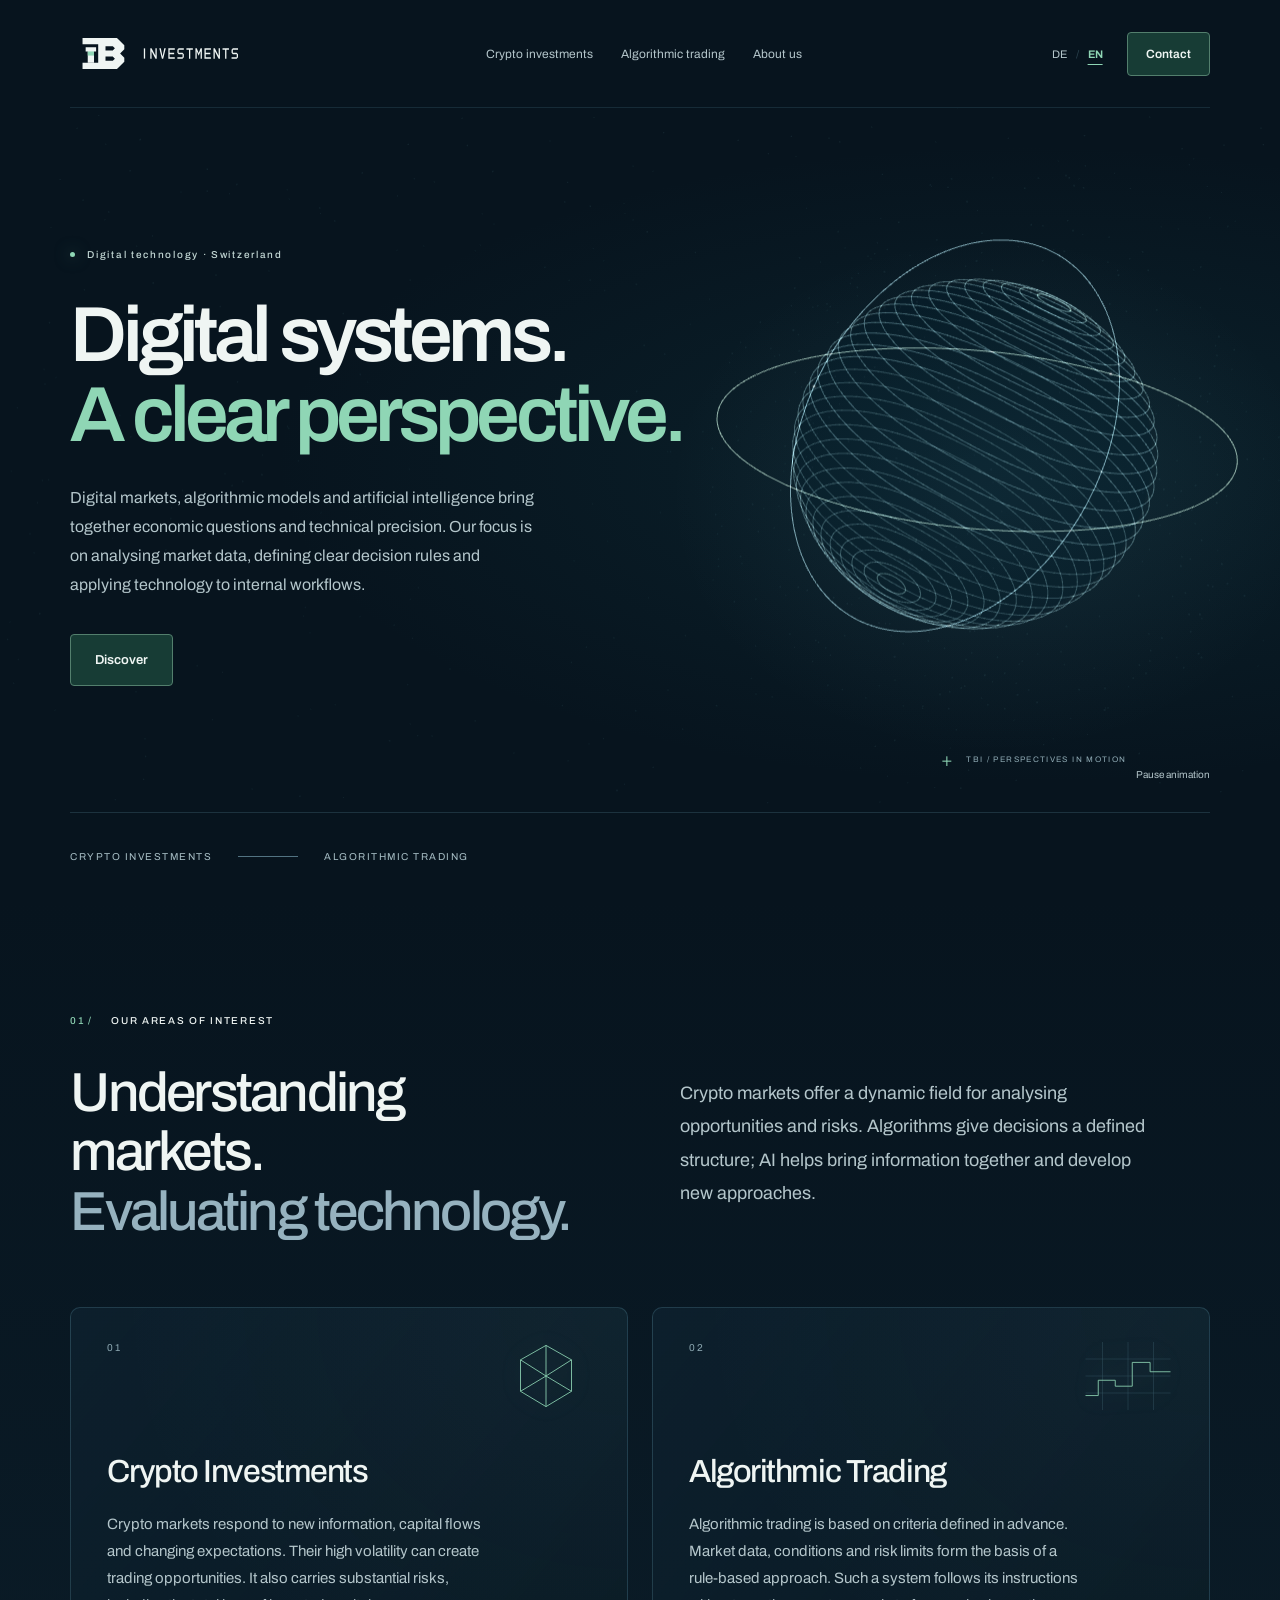
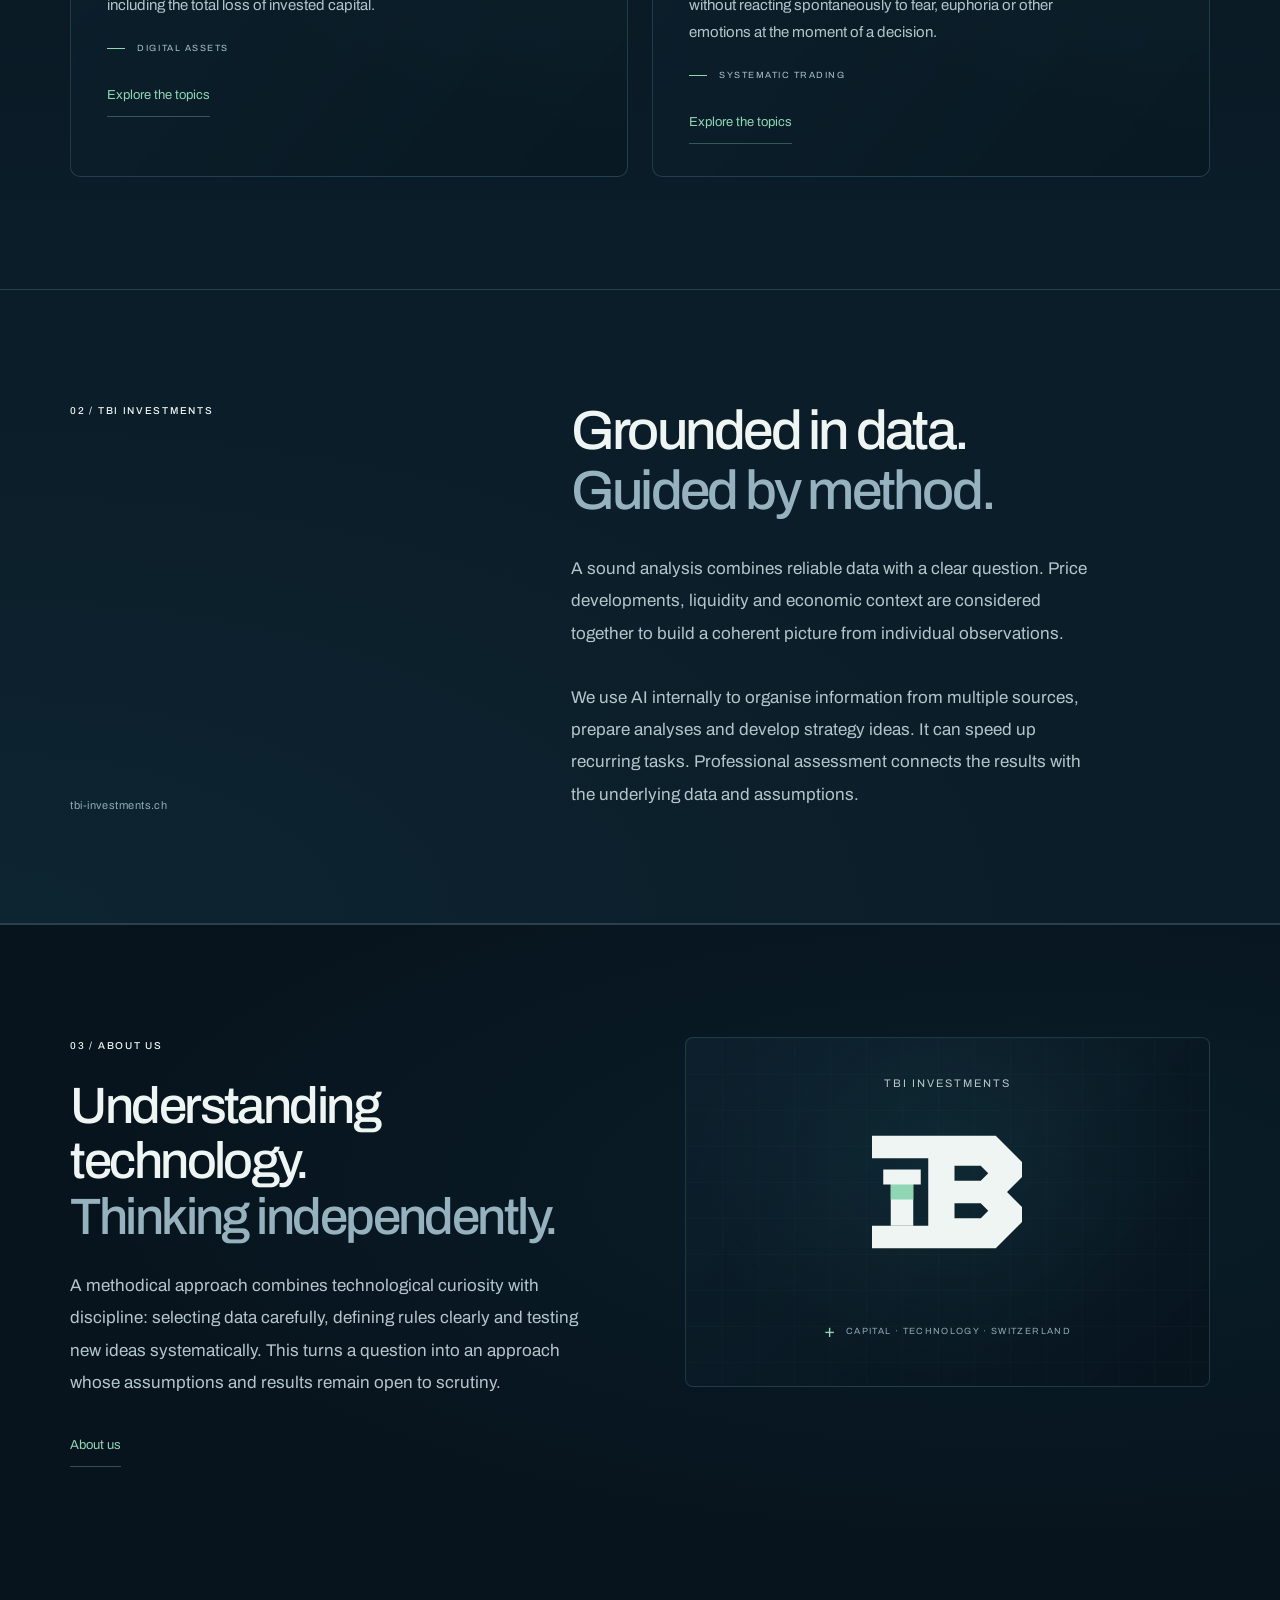
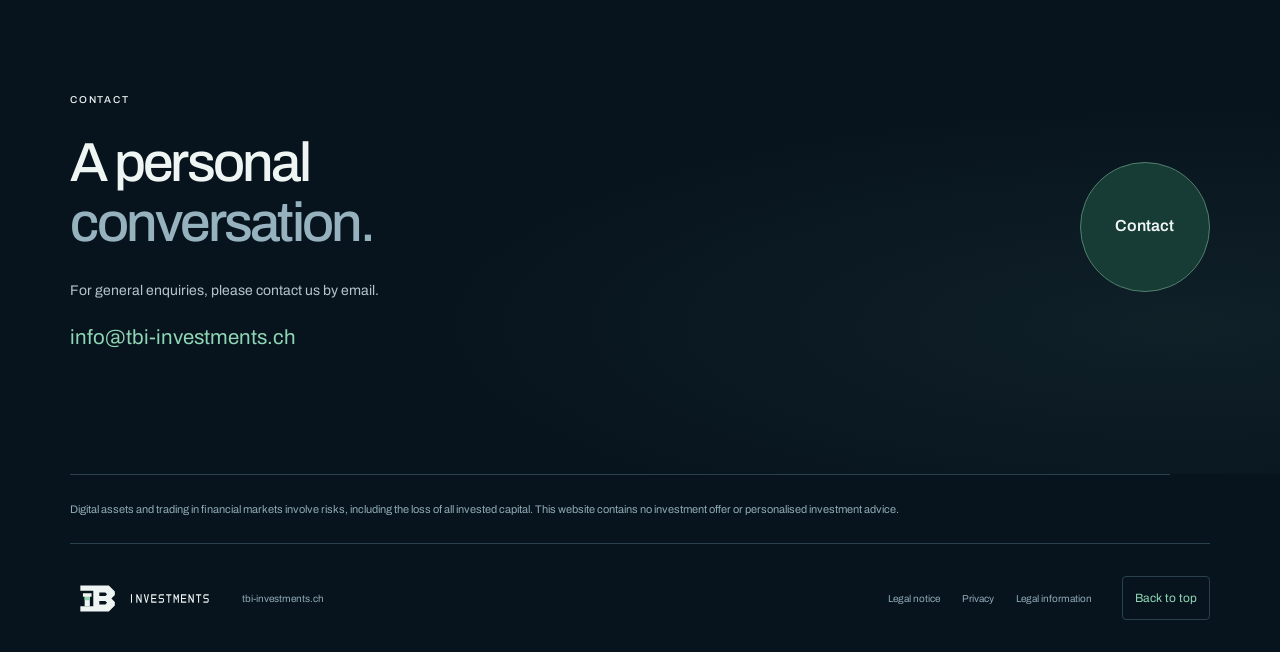
==== commit 2f439cf8: "Refine bilingual copy and mobile buttons; configure TBI domain" ====
--- a/public/en/index.html
+++ b/public/en/index.html
@@ -1,10 +1,10 @@
 <!doctype html>
-<html lang="en"><head><meta charset="utf-8"><meta name="viewport" content="width=device-width, initial-scale=1"><meta name="description" content="Digital assets, algorithmic models and artificial intelligence: how they work, where they can be applied and the limits to their use."><meta name="robots" content="noindex, nofollow"><meta name="tbi-release-status" content="ready"><meta name="theme-color" content="#07141e"><title>Digital Technology | TBI Investments</title><link rel="alternate" hreflang="de-CH" href="../index.html"><link rel="alternate" hreflang="en" href="./index.html"><link rel="icon" type="image/svg+xml" href="../favicon.svg"><link rel="stylesheet" href="../style.css"><link rel="stylesheet" href="../content.css"><link rel="stylesheet" href="../bilingual.css"><script type="module" src="../main.js"></script></head>
-<body class="home-page" id="start"><a class="skip" href="#inhalt">Skip to content</a><header class="header"><a class="brand" href="./index.html" aria-label="TBI Investments — Home"><img src="../assets/brand/final/solid-balance-logo-light.svg" width="224" height="72" alt="TBI Investments"></a><nav class="desktop-nav" aria-label="Main navigation"><a href="./krypto-investments.html">Crypto investments</a><a href="./algorithmischer-handel.html">Algorithmic trading</a><a href="./ueber-uns.html">About us</a></nav><div class="header-actions"><div class="language-switch" role="group" aria-label="Choose language"><a href="../index.html" lang="de" hreflang="de-CH">DE</a><span aria-hidden="true">/</span><a href="./index.html" lang="en" hreflang="en" aria-current="true">EN</a></div><details class="mobile-menu"><summary aria-label="Mobile navigation">Menu</summary><nav aria-label="Mobile navigation"><a href="./index.html">Home</a><a href="./krypto-investments.html">Crypto investments</a><a href="./algorithmischer-handel.html">Algorithmic trading</a><a href="./ueber-uns.html">About us</a><a href="mailto:info@tbi-investments.ch">Contact</a></nav></details><a class="contact-link" href="mailto:info@tbi-investments.ch" aria-label="Contact: info@tbi-investments.ch">Contact<span aria-hidden="true">↗</span></a></div></header><main id="inhalt"><section class="hero" aria-labelledby="hero-title"><div class="hero-copy"><p class="eyebrow"><span class="live-dot" aria-hidden="true"></span>Digital technology · Switzerland</p><h1 id="hero-title">Digital systems.<br><span>A clear perspective.</span></h1><p class="hero-description">Digital assets, algorithmic models and artificial intelligence connect market mechanisms with software development. The focus is on how they work, their practical applications and the limits of decisions based on data.</p><a class="primary-link" href="#fokus">Discover TBI<span aria-hidden="true">↘</span></a></div><div class="scene-shell" aria-hidden="true">
+<html lang="en"><head><meta charset="utf-8"><meta name="viewport" content="width=device-width, initial-scale=1"><meta name="description" content="Digital markets, rule-based models and internal AI use: organising data, analysing relationships and developing new strategy ideas."><meta name="robots" content="noindex, nofollow"><meta name="tbi-release-status" content="ready"><meta name="theme-color" content="#07141e"><title>Digital Technology | TBI Investments</title><link rel="alternate" hreflang="de-CH" href="../index.html"><link rel="alternate" hreflang="en" href="./index.html"><link rel="icon" type="image/svg+xml" href="../favicon.svg"><link rel="stylesheet" href="../style.css"><link rel="stylesheet" href="../content.css"><link rel="stylesheet" href="../bilingual.css"><script type="module" src="../main.js"></script></head>
+<body class="home-page" id="start"><a class="skip" href="#inhalt">Skip to content</a><header class="header"><a class="brand" href="./index.html" aria-label="TBI Investments — Home"><img src="../assets/brand/final/solid-balance-logo-light.svg" width="224" height="72" alt="TBI Investments"></a><nav class="desktop-nav" aria-label="Main navigation"><a href="./krypto-investments.html">Crypto investments</a><a href="./algorithmischer-handel.html">Algorithmic trading</a><a href="./ueber-uns.html">About us</a></nav><div class="header-actions"><div class="language-switch" role="group" aria-label="Choose language"><a href="../index.html" lang="de" hreflang="de-CH">DE</a><span aria-hidden="true">/</span><a href="./index.html" lang="en" hreflang="en" aria-current="true">EN</a></div><details class="mobile-menu"><summary aria-label="Mobile navigation">Menu</summary><nav aria-label="Mobile navigation"><a href="./index.html">Home</a><a href="./krypto-investments.html">Crypto investments</a><a href="./algorithmischer-handel.html">Algorithmic trading</a><a href="./ueber-uns.html">About us</a><a href="mailto:info@tbi-investments.ch">Contact</a></nav></details><a class="contact-link" href="mailto:info@tbi-investments.ch" aria-label="Contact: info@tbi-investments.ch">Contact</a></div></header><main id="inhalt"><section class="hero" aria-labelledby="hero-title"><div class="hero-copy"><p class="eyebrow"><span class="live-dot" aria-hidden="true"></span>Digital technology · Switzerland</p><h1 id="hero-title">Digital systems.<br><span>A clear perspective.</span></h1><p class="hero-description">Digital markets, algorithmic models and artificial intelligence bring together economic questions and technical precision. Our focus is on analysing market data, defining clear decision rules and applying technology to internal workflows.</p><a class="primary-link" href="#fokus">Discover</a></div><div class="scene-shell" aria-hidden="true">
         <div class="scene-glow"></div>
         <svg class="scene-fallback" viewBox="0 0 600 600" role="presentation"><defs><radialGradient id="orb"><stop stop-color="#1b444e"/><stop offset="1" stop-color="#07141e"/></radialGradient><linearGradient id="orbit" x2="1" y2="1"><stop stop-color="#8fd6b5"/><stop offset=".5" stop-color="#73b5cb"/><stop offset="1" stop-color="#29414d"/></linearGradient></defs><circle cx="300" cy="300" r="155" fill="url(#orb)"/><g fill="none" stroke="#73b5cb" opacity=".4"><circle cx="300" cy="300" r="155"/><ellipse cx="300" cy="300" rx="155" ry="45"/><ellipse cx="300" cy="300" rx="155" ry="95"/><ellipse cx="300" cy="300" rx="155" ry="135"/><ellipse cx="300" cy="300" rx="65" ry="155"/><ellipse cx="300" cy="300" rx="115" ry="155"/></g><g fill="none" stroke="url(#orbit)" stroke-width="1.5"><ellipse cx="300" cy="300" rx="225" ry="80" transform="rotate(-30 300 300)"/><ellipse cx="300" cy="300" rx="210" ry="105" transform="rotate(60 300 300)"/></g><g fill="#8fd6b5"><circle cx="105" cy="412" r="3"/><circle cx="410" cy="470" r="2"/><circle cx="464" cy="226" r="2"/><circle cx="178" cy="152" r="1"/><circle cx="432" cy="122" r="1"/><circle cx="492" cy="408" r="1"/></g></svg>
         <canvas id="sculpture"></canvas>
         <div class="scene-caption"><span class="tiny-cross">+</span> TBI / PERSPECTIVES IN MOTION</div>
       </div>
-      <button id="motion-toggle" class="motion-toggle" data-start-label="Start animation" data-pause-label="Pause animation" hidden><span class="motion-icon" aria-hidden="true">Ⅱ</span><span class="motion-label">Pause animation</span></button><div class="hero-bottom"><span>CRYPTO INVESTMENTS</span><span class="hero-line"></span><span>ALGORITHMIC TRADING</span><a href="#fokus" aria-label="Explore the topics">↓</a></div></section>
-    <section class="focus section" id="fokus" aria-labelledby="focus-title"><div class="section-heading"><p class="eyebrow"><span class="section-no">01 /</span>OUR AREAS OF INTEREST</p><h2 id="focus-title">Understanding markets.<br><span>Evaluating technology.</span></h2></div><p class="section-intro">Crypto investments, algorithmic trading and AI offer different perspectives on digital markets. They share a central question: how can information support well-founded decisions, and what technical conditions must be in place?</p><div class="fields"><article class="field"><div class="field-top"><span class="field-index">01</span><svg class="asset-symbol" viewBox="0 0 80 80" aria-hidden="true"><path d="M40 4 70 21v37L40 76 10 58V21ZM10 21l30 19 30-19M40 40v36M40 4v36L10 58M40 40l30 18"/></svg></div><h3>Crypto Investments</h3><p>Crypto assets bring together software, digital networks and markets. Understanding them starts with straightforward questions: What does a token represent, what is it used for and how does it relate to its network?</p><span class="field-tag">DIGITAL ASSETS</span><a class="text-link" href="./krypto-investments.html">Explore the topics <span aria-hidden="true">↗</span></a></article><article class="field"><div class="field-top"><span class="field-index">02</span><svg class="algo-symbol" viewBox="0 0 100 80" aria-hidden="true"><path class="chart-grid" d="M0 20h100M0 40h100M0 60h100M20 0v80M50 0v80M80 0v80"/><path d="M0 63 15 63 15 45 35 45 35 52 55 52 55 24 76 24 76 35 100 35"/></svg></div><h3>Algorithmic Trading</h3><p>Algorithmic trading starts with defined rules: a program processes information and carries out specified steps. Behind those rules are decisions about which data matters, which conditions apply and how a system should respond to particular situations.</p><span class="field-tag">SYSTEMATIC TRADING</span><a class="text-link" href="./algorithmischer-handel.html">Explore the topics <span aria-hidden="true">↗</span></a></article></div></section><section class="company section" aria-labelledby="company-title"><div class="company-label"><p class="eyebrow">02 / TBI INVESTMENTS</p><span class="company-domain">tbi-investments.ch</span></div><div class="company-content"><h2 id="company-title">Technology with substance.<br><span>A broader perspective.</span></h2><p>Technical possibilities gain meaning through a clear purpose. A methodical perspective connects how a system works with questions about data, applications and dependencies. This places new developments in a wider context.</p><p>The quality of an idea rests on the precision of its assumptions and how they can be tested. A broader perspective also means considering economic relationships, technical limitations and open questions together.</p></div></section><section class="home-about section company-home" aria-labelledby="home-company-title"><div><p class="eyebrow">03 / ABOUT US</p><h2 id="home-company-title">Understanding technology.<br><span>Thinking independently.</span></h2><p class="lead-text">Software can organise information, express rules and automate tasks. A considered assessment asks under which conditions an approach works and which conclusions the available data can actually support.</p><a class="text-link" href="./ueber-uns.html">About us <span aria-hidden="true">↗</span></a></div><div class="home-brand-art" aria-hidden="true"><div class="page-visual company-art" aria-hidden="true"><span class="company-art-label">TBI INVESTMENTS</span><img class="company-mark" src="../assets/brand/final/solid-balance-symbol-light.svg" width="128" height="80" alt=""><span class="visual-caption">CAPITAL · TECHNOLOGY · SWITZERLAND</span></div></div></section><section class="contact-section section" id="kontakt" aria-labelledby="contact-title"><div><p class="eyebrow">CONTACT</p><h2 id="contact-title">A personal<br><span>conversation.</span></h2><p class="contact-caption">For general enquiries, please contact us by email.</p><a class="contact-email" href="mailto:info@tbi-investments.ch">info@tbi-investments.ch</a></div><a class="contact-circle" href="mailto:info@tbi-investments.ch" aria-label="Contact: info@tbi-investments.ch"><span aria-hidden="true">↗</span></a></section></main><div class="risk-note">Digital assets and trading in financial markets involve risks, including the loss of all invested capital. This website contains no investment offer or personalised investment advice.</div><footer class="footer"><a class="footer-brand" href="./index.html"><img src="../assets/brand/final/solid-balance-logo-light.svg" width="224" height="72" alt="TBI Investments"></a><span>tbi-investments.ch</span><div><a href="./impressum.html">Legal notice</a><a href="./datenschutz.html">Privacy</a><a href="./rechtliche-hinweise.html">Legal information</a></div><a class="back-top" href="#start" aria-label="Back to top">↑</a></footer></body></html>+      <button id="motion-toggle" class="motion-toggle" data-start-label="Start animation" data-pause-label="Pause animation" hidden><span class="motion-icon" aria-hidden="true" hidden></span><span class="motion-label">Pause animation</span></button><div class="hero-bottom"><span>CRYPTO INVESTMENTS</span><span class="hero-line"></span><span>ALGORITHMIC TRADING</span></div></section>
+    <section class="focus section" id="fokus" aria-labelledby="focus-title"><div class="section-heading"><p class="eyebrow"><span class="section-no">01 /</span>OUR AREAS OF INTEREST</p><h2 id="focus-title">Understanding markets.<br><span>Evaluating technology.</span></h2></div><p class="section-intro">Crypto markets offer a dynamic field for analysing opportunities and risks. Algorithms give decisions a defined structure; AI helps bring information together and develop new approaches.</p><div class="fields"><article class="field"><div class="field-top"><span class="field-index">01</span><svg class="asset-symbol" viewBox="0 0 80 80" aria-hidden="true"><path d="M40 4 70 21v37L40 76 10 58V21ZM10 21l30 19 30-19M40 40v36M40 4v36L10 58M40 40l30 18"/></svg></div><h3>Crypto Investments</h3><p>Crypto markets respond to new information, capital flows and changing expectations. Their high volatility can create trading opportunities. It also carries substantial risks, including the total loss of invested capital.</p><span class="field-tag">DIGITAL ASSETS</span><a class="text-link" href="./krypto-investments.html">Explore the topics</a></article><article class="field"><div class="field-top"><span class="field-index">02</span><svg class="algo-symbol" viewBox="0 0 100 80" aria-hidden="true"><path class="chart-grid" d="M0 20h100M0 40h100M0 60h100M20 0v80M50 0v80M80 0v80"/><path d="M0 63 15 63 15 45 35 45 35 52 55 52 55 24 76 24 76 35 100 35"/></svg></div><h3>Algorithmic Trading</h3><p>Algorithmic trading is based on criteria defined in advance. Market data, conditions and risk limits form the basis of a rule-based approach. Such a system follows its instructions without reacting spontaneously to fear, euphoria or other emotions at the moment of a decision.</p><span class="field-tag">SYSTEMATIC TRADING</span><a class="text-link" href="./algorithmischer-handel.html">Explore the topics</a></article></div></section><section class="company section" aria-labelledby="company-title"><div class="company-label"><p class="eyebrow">02 / TBI INVESTMENTS</p><span class="company-domain">tbi-investments.ch</span></div><div class="company-content"><h2 id="company-title">Grounded in data.<br><span>Guided by method.</span></h2><p>A sound analysis combines reliable data with a clear question. Price developments, liquidity and economic context are considered together to build a coherent picture from individual observations.</p><p>We use AI internally to organise information from multiple sources, prepare analyses and develop strategy ideas. It can speed up recurring tasks. Professional assessment connects the results with the underlying data and assumptions.</p></div></section><section class="home-about section company-home" aria-labelledby="home-company-title"><div><p class="eyebrow">03 / ABOUT US</p><h2 id="home-company-title">Understanding technology.<br><span>Thinking independently.</span></h2><p class="lead-text">A methodical approach combines technological curiosity with discipline: selecting data carefully, defining rules clearly and testing new ideas systematically. This turns a question into an approach whose assumptions and results remain open to scrutiny.</p><a class="text-link" href="./ueber-uns.html">About us</a></div><div class="home-brand-art" aria-hidden="true"><div class="page-visual company-art" aria-hidden="true"><span class="company-art-label">TBI INVESTMENTS</span><img class="company-mark" src="../assets/brand/final/solid-balance-symbol-light.svg" width="128" height="80" alt=""><span class="visual-caption">CAPITAL · TECHNOLOGY · SWITZERLAND</span></div></div></section><section class="contact-section section" id="kontakt" aria-labelledby="contact-title"><div><p class="eyebrow">CONTACT</p><h2 id="contact-title">A personal<br><span>conversation.</span></h2><p class="contact-caption">For general enquiries, please contact us by email.</p><a class="contact-email" href="mailto:info@tbi-investments.ch">info@tbi-investments.ch</a></div><a class="contact-circle" href="mailto:info@tbi-investments.ch" aria-label="Contact: info@tbi-investments.ch">Contact</a></section></main><div class="risk-note">Digital assets and trading in financial markets involve risks, including the loss of all invested capital. This website contains no investment offer or personalised investment advice.</div><footer class="footer"><a class="footer-brand" href="./index.html"><img src="../assets/brand/final/solid-balance-logo-light.svg" width="224" height="72" alt="TBI Investments"></a><span>tbi-investments.ch</span><div><a href="./impressum.html">Legal notice</a><a href="./datenschutz.html">Privacy</a><a href="./rechtliche-hinweise.html">Legal information</a></div><a class="back-top" href="#start" aria-label="Back to top">Back to top</a></footer></body></html>
--- a/public/bilingual.css
+++ b/public/bilingual.css
@@ -102,3 +102,29 @@
   .legal-section h2{font-size:23px;line-height:1.35}
   .legal-section p{font-size:16px;line-height:1.8}
 }
+
+/* Text-led controls: dark jade surfaces, with the existing layout and brand. */
+:root{--control-bg:#173c35;--control-hover:#205246;--control-border:#537f6d}
+.primary-link,.contact-link,.contact-circle{
+  min-height:44px;min-width:44px;background:var(--control-bg);color:var(--text);
+  border:1px solid var(--control-border);font-weight:600;
+  transition:background .18s,border-color .18s,box-shadow .18s;
+}
+.primary-link{justify-content:center;gap:0;padding:16px 24px;font-size:13px;line-height:1.4}
+.contact-link{justify-content:center;gap:0;font-size:12px}
+.contact-circle{font-size:16px;line-height:1.4;box-shadow:none}
+.primary-link:hover,.contact-link:hover,.contact-circle:hover{
+  background:var(--control-hover);border-color:var(--accent);color:var(--text);transform:none;box-shadow:none;
+}
+.primary-link:active,.contact-link:active,.contact-circle:active{background:#12322d}
+.primary-link:focus-visible,.contact-link:focus-visible,.contact-circle:focus-visible,
+.text-link:focus-visible,.back-top:focus-visible,.motion-toggle:focus-visible,.mobile-menu summary:focus-visible{
+  outline:2px solid var(--accent);outline-offset:4px;
+}
+.text-link{gap:0;min-height:44px;min-width:44px;transition:color .18s,border-color .18s}
+.text-link:hover{gap:0;border-color:var(--accent)}
+.back-top{display:inline-flex;align-items:center;justify-content:center;min-height:44px;min-width:44px;padding:10px 12px;font-size:12px;line-height:1.4;white-space:nowrap;border:1px solid var(--line);border-radius:4px;color:var(--accent)}
+.back-top:hover{background:var(--control-bg);border-color:var(--control-border)}
+.motion-icon{display:none}
+.header .mobile-menu summary::after,.header .mobile-menu[open] summary::after{content:none}
+@media(max-width:768px){.contact-circle{font-size:12px}.primary-link{min-height:48px}}
